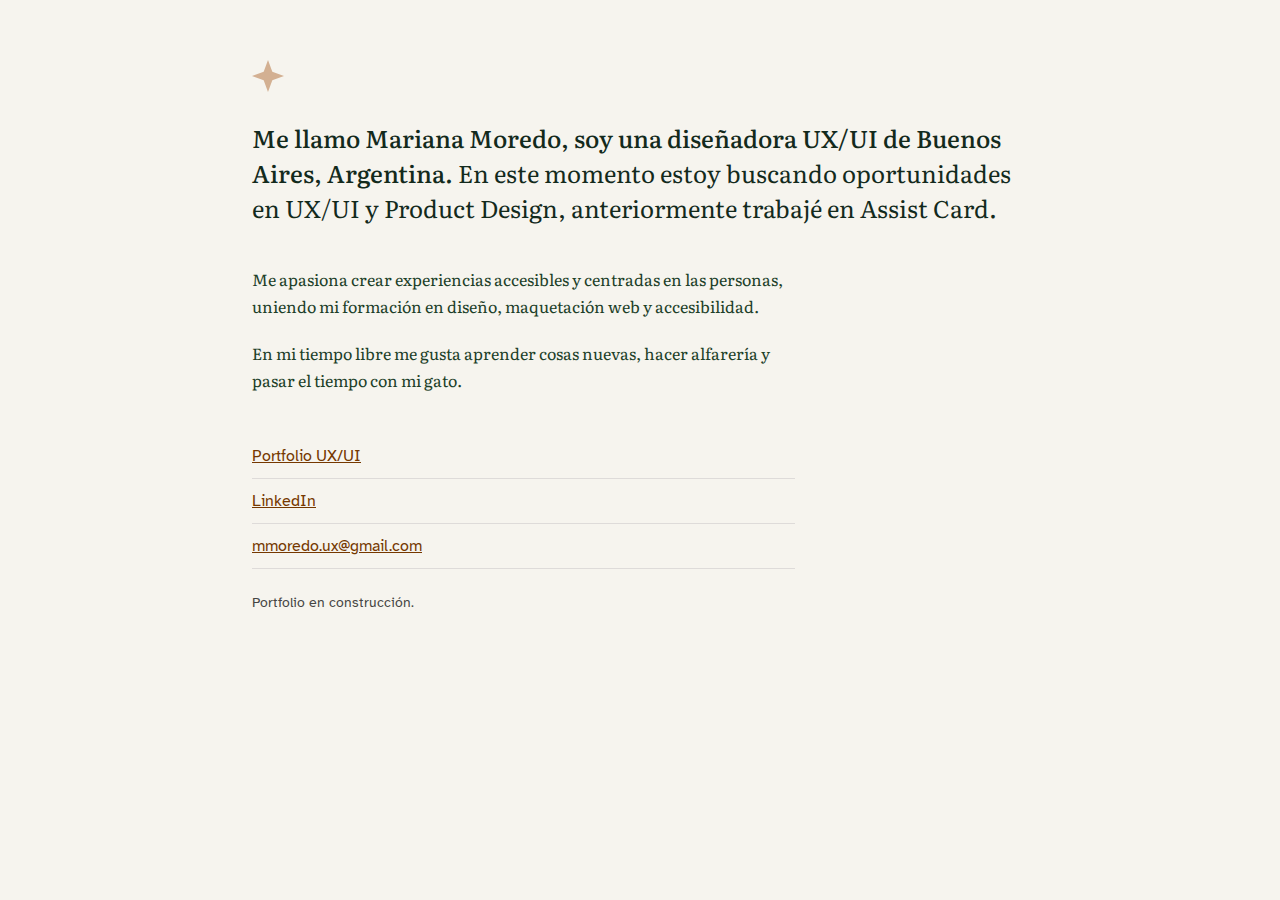
==== index.html @ a94a37b2 "Update index.html" ====
<!DOCTYPE html>
<html lang="es">
  <head>
    <meta charset="UTF-8">
    <meta http-equiv="X-UA-Compatible" content="IE=edge">
    <meta name="viewport" content="width=device-width, initial-scale=1.0">
    <meta name="robots" content="noindex">
    <link href="styles.css" rel="stylesheet">
    <link rel="preconnect" href="https://fonts.googleapis.com">
    <link rel="preconnect" href="https://fonts.gstatic.com" crossorigin>
    <link href="https://fonts.googleapis.com/css2?family=Atkinson+Hyperlegible&family=Literata:opsz,wght@7..72,400;7..72,500&display=swap" rel="stylesheet">
    <title>Mariana Moredo | Diseñadora UX/UI</title>
    <!-- Google tag (gtag.js) -->
    <script async src="https://www.googletagmanager.com/gtag/js?id=G-44WWZLZBHE"></script>
    <script>
      window.dataLayer = window.dataLayer || [];
      function gtag(){dataLayer.push(arguments);}
      gtag('js', new Date());
      gtag('config', 'G-44WWZLZBHE');
    </script>
  </head>
<body>
<img src="star.svg" alt="">

<h1>Me llamo Mariana Moredo, soy una diseñadora UX/UI de Buenos Aires, Argentina. <span>En este momento estoy buscando oportunidades en UX/UI y Product Design, anteriormente trabajé en Assist Card.</span></h1>

<section>
<p>Me apasiona crear experiencias accesibles y centradas en las personas, uniendo mi formación en diseño, maquetación web y accesibilidad.</p>
<p>En mi tiempo libre me gusta aprender cosas nuevas, hacer alfarería y pasar el tiempo con mi gato.</p>
</section>

<div id="links">
  <a href="https://www.figma.com/proto/hjuL8AA0uz3dUV657MgHO7/Portfolio---mmoredo.com?page-id=177%3A407&type=design&node-id=179-866&viewport=821%2C359%2C0.1&t=mH3PpP8kODa6apiw-1&scaling=scale-down-width&starting-point-node-id=179%3A866&show-proto-sidebar=1&mode=design">Portfolio UX/UI</a>
  <a href="https://www.linkedin.com/in/mmoredo/">LinkedIn</a>
  <a href="mailto:mmoredo.ux@gmail.com">mmoredo.ux@gmail.com</a>
  <p id="subtexto">Portfolio en construcción.</p>
</div>
  
</body>
</html>
---- styles.css ----
:root {
    --crema: #F6F4EE;
    --negro: #1A1A1A;
    --gris: #454543;
    --verde-oscuro: #132A1C;
    --verde: #1D3F29;
    --naranja-claro: #DEDBD9;
    --naranja: #D3B092;
    --marron: #753800;
}

* {
    margin: 0;
    padding: 0;
    box-sizing: border-box;
}

*::selection {
    background-color: #ECDDD0;
}

body {
    background-color: var(--crema);
    max-width: 800px;
    margin: 0 auto;
    padding: 60px 12px 0 12px;
}

h1 {
    font-family: 'Literata', serif;
    font-weight: 500;
    color: var(--verde-oscuro);
    font-size: 1.5rem;
    padding-top: 24px;
    line-height: 2.2rem;
}

h1 span {
    font-weight: 400;
}

p {
    max-width: 70%;
    font-family: 'Literata', serif;
    font-weight: 400;
    color: var(--verde);
    font-size: 1rem;
    line-height: 1.7rem;
    margin-bottom: 20px;
}

a {
    font-family: 'Atkinson Hyperlegible', sans-serif;
    color: var(--marron);
}

#links a {
    max-width: 70%;
    display: block;
    padding: 12px 0;
    border-bottom: 1px solid var(--naranja-claro);
}

#links p {
    margin-top: 20px;
}

#subtexto {
    font-family: 'Atkinson Hyperlegible', sans-serif;
    color: var(--gris);
    font-size: 0.9rem;
}

section {
 padding: 40px 0 20px 0;
}

/* Media query */

@media (max-width: 480px) {
      #links a, p {
        max-width: 100%;
      }
  }
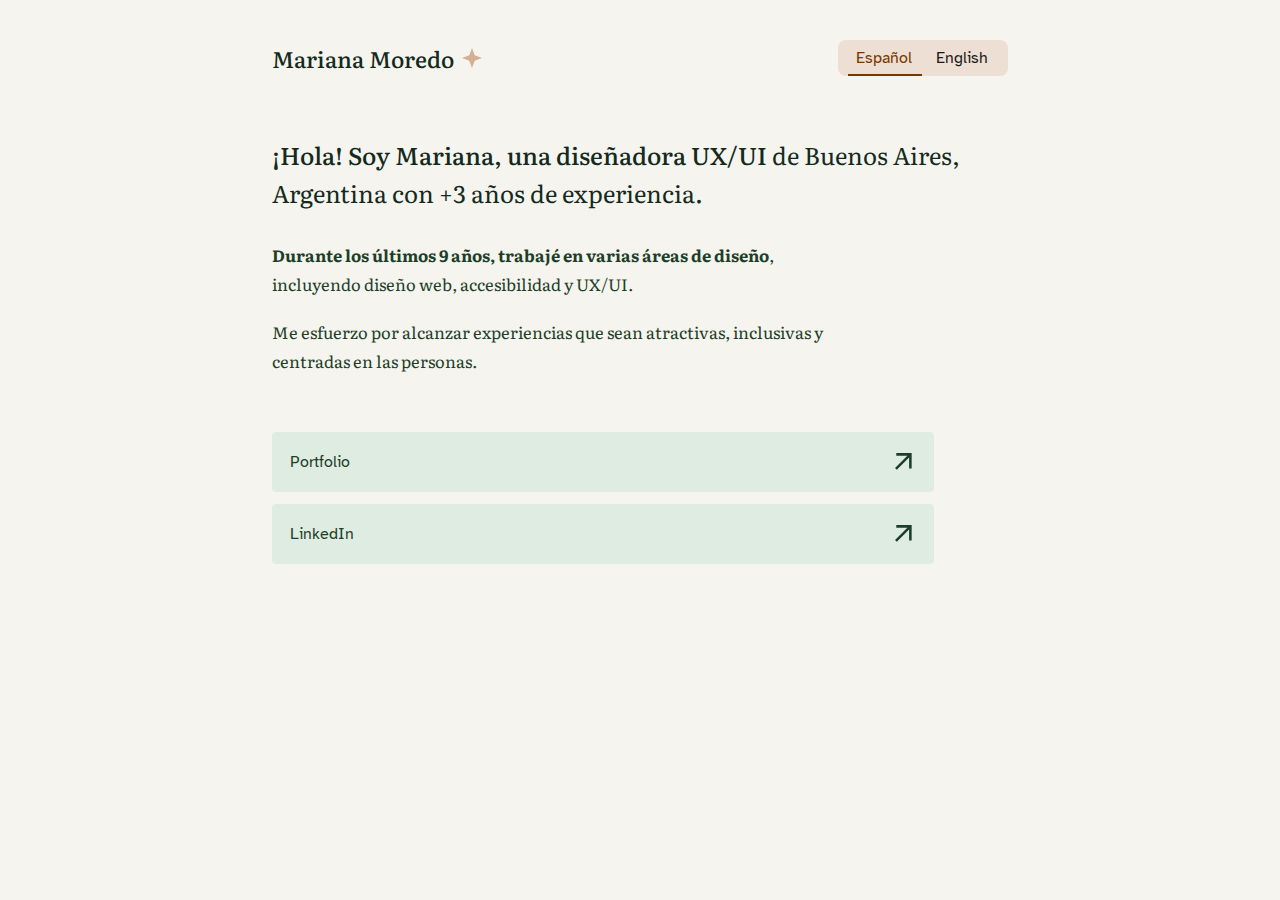
==== commit 969e27f7: "design changes" ====
--- a/index.html
+++ b/index.html
@@ -1,40 +1,69 @@
 <!DOCTYPE html>
 <html lang="es">
-  <head>
-    <meta charset="UTF-8">
-    <meta http-equiv="X-UA-Compatible" content="IE=edge">
-    <meta name="viewport" content="width=device-width, initial-scale=1.0">
-    <meta name="robots" content="noindex">
-    <link href="styles.css" rel="stylesheet">
-    <link rel="preconnect" href="https://fonts.googleapis.com">
-    <link rel="preconnect" href="https://fonts.gstatic.com" crossorigin>
-    <link href="https://fonts.googleapis.com/css2?family=Atkinson+Hyperlegible&family=Literata:opsz,wght@7..72,400;7..72,500&display=swap" rel="stylesheet">
-    <title>Mariana Moredo | Diseñadora UX/UI</title>
-    <!-- Google tag (gtag.js) -->
-    <script async src="https://www.googletagmanager.com/gtag/js?id=G-44WWZLZBHE"></script>
-    <script>
-      window.dataLayer = window.dataLayer || [];
-      function gtag(){dataLayer.push(arguments);}
-      gtag('js', new Date());
-      gtag('config', 'G-44WWZLZBHE');
-    </script>
-  </head>
+
+<head>
+  <meta charset="UTF-8">
+  <meta http-equiv="X-UA-Compatible" content="IE=edge">
+  <meta name="viewport" content="width=device-width, initial-scale=1.0">
+  <meta name="robots" content="noindex">
+  <link href="styles.css" rel="stylesheet">
+  <link rel="preconnect" href="https://fonts.googleapis.com">
+  <link rel="preconnect" href="https://fonts.gstatic.com" crossorigin>
+  <link
+    href="https://fonts.googleapis.com/css2?family=Atkinson+Hyperlegible&family=Literata:opsz,wght@7..72,400;7..72,500&display=swap"
+    rel="stylesheet">
+  <title>Mariana Moredo | Diseñadora UX/UI</title>
+  <!-- Google tag (gtag.js) -->
+  <script async src="https://www.googletagmanager.com/gtag/js?id=G-44WWZLZBHE"></script>
+  <script>
+    window.dataLayer = window.dataLayer || [];
+    function gtag() { dataLayer.push(arguments); }
+    gtag('js', new Date());
+    gtag('config', 'G-44WWZLZBHE');
+  </script>
+</head>
+
 <body>
-<img src="star.svg" alt="">
+  <a href="#main" class="skip-to-main-content">Saltar al contenido principal</a>
+  <header>
+    <span aria-hidden="true">Mariana Moredo <img src="star.svg" width="20" height="20" alt=""> </span>
+    <nav>
+      <ul>
+        <li><a href="index.html" aria-current="page">Español</a></li>
+        <li><a href="/en">English</a></li>
+      </ul>
+    </nav>
+  </header>
 
-<h1>Me llamo Mariana Moredo, soy una diseñadora UX/UI de Buenos Aires, Argentina. <span>En este momento estoy buscando oportunidades en UX/UI y Product Design, anteriormente trabajé en Assist Card.</span></h1>
+  <main>
+    <h1 id="main">¡Hola! Soy Mariana, una diseñadora UX/UI<span> de Buenos Aires, Argentina con +3 años de
+        experiencia.</span></h1>
 
-<section>
-<p>Me apasiona crear experiencias accesibles y centradas en las personas, uniendo mi formación en diseño, maquetación web y accesibilidad.</p>
-<p>En mi tiempo libre me gusta aprender cosas nuevas, hacer alfarería y pasar el tiempo con mi gato.</p>
-</section>
+    <div id="content">
+      <p><span>Durante los últimos 9 años, trabajé en varias áreas de diseño</span>, incluyendo diseño web,
+        accesibilidad y UX/UI.
+      </p>
+      <p>Me esfuerzo por alcanzar experiencias que sean atractivas, inclusivas y centradas en las personas.</p>
+    </div>
+  </main>
 
-<div id="links">
-  <a href="https://www.figma.com/proto/hjuL8AA0uz3dUV657MgHO7/Portfolio---mmoredo.com?page-id=177%3A407&type=design&node-id=179-866&viewport=821%2C359%2C0.1&t=mH3PpP8kODa6apiw-1&scaling=scale-down-width&starting-point-node-id=179%3A866&show-proto-sidebar=1&mode=design">Portfolio UX/UI</a>
-  <a href="https://www.linkedin.com/in/mmoredo/">LinkedIn</a>
-  <a href="mailto:mmoredo.ux@gmail.com">mmoredo.ux@gmail.com</a>
-  <p id="subtexto">Portfolio en construcción.</p>
-</div>
-  
+  <div id="links">
+    <a
+      href="https://www.figma.com/proto/hjuL8AA0uz3dUV657MgHO7/Portfolio---mmoredo.com?page-id=177%3A407&type=design&node-id=179-866&viewport=821%2C359%2C0.1&t=mH3PpP8kODa6apiw-1&scaling=scale-down-width&starting-point-node-id=179%3A866&show-proto-sidebar=1&mode=design">
+      <div>
+        Portfolio
+        <img src="arrow_outward.svg" width="32" height="32" alt="">
+      </div>
+    </a>
+
+    <a href="https://www.linkedin.com/in/mmoredo/">
+      <div>
+        LinkedIn
+        <img src="arrow_outward.svg" width="32" height="32" alt="">
+      </div>
+    </a>
+  </div>
+
 </body>
-</html>
+
+</html>--- a/styles.css
+++ b/styles.css
@@ -1,13 +1,12 @@
-
 :root {
     --crema: #F6F4EE;
     --negro: #1A1A1A;
-    --gris: #454543;
     --verde-oscuro: #132A1C;
     --verde: #1D3F29;
-    --naranja-claro: #DEDBD9;
-    --naranja: #D3B092;
+    --verde-claro: #DFECE2;
     --marron: #753800;
+    --rosa: #EDDFD3;
+    --naranja-claro:#F0E5DB;
 }
 
 * {
@@ -17,14 +16,74 @@
 }
 
 *::selection {
-    background-color: #ECDDD0;
+    background-color: var(--naranja-claro);
 }
 
 body {
     background-color: var(--crema);
-    max-width: 800px;
+    max-width: 768px;
     margin: 0 auto;
-    padding: 60px 12px 0 12px;
+    padding: 40px 16px 0 16px;
+}
+
+header {
+    display: flex;
+    justify-content: space-between;
+    align-items: center;
+    padding-bottom: 48px;
+}
+
+header span {
+    color: var(--verde-oscuro);
+    font-family: 'Literata', serif;
+    font-size: 1.4rem;
+    font-style: normal;
+    font-weight: 500;
+    display: flex;
+    align-items: center;
+}
+
+header span img {
+    margin-left: 8px;
+}
+
+ul {
+    display: flex;
+    align-items: stretch;
+    list-style-type: none;
+    border-radius: 0.5rem;
+    background-color: var(--rosa);
+    padding: 0 10px;
+}
+
+a[aria-current="page"] {
+    color: var(--marron);
+    border-bottom: 2px solid var(--marron);
+}
+
+li {
+    display: flex;
+}
+
+li a {
+    text-decoration: none;
+    color: var(--negro);
+    padding: 8px 0 6px 0;
+}
+
+li:first-child a {
+    padding-right: 10px;
+    padding-left: 8px;
+    margin-right: 4px;
+}
+
+li:last-child a {
+    padding-left: 10px;
+    padding-right: 10px;
+}
+
+li a:hover {
+    text-decoration: underline;
 }
 
 h1 {
@@ -32,8 +91,8 @@
     font-weight: 500;
     color: var(--verde-oscuro);
     font-size: 1.5rem;
-    padding-top: 24px;
-    line-height: 2.2rem;
+    line-height: 2.4rem;
+    padding-top: 12px;
 }
 
 h1 span {
@@ -41,45 +100,99 @@
 }
 
 p {
-    max-width: 70%;
+    max-width: 80%;
     font-family: 'Literata', serif;
     font-weight: 400;
     color: var(--verde);
-    font-size: 1rem;
-    line-height: 1.7rem;
+    font-size: 1.03rem;
+    line-height: 1.8rem;
     margin-bottom: 20px;
 }
 
 a {
     font-family: 'Atkinson Hyperlegible', sans-serif;
-    color: var(--marron);
+    color: var(--verde);
+}
+
+#links {
+    display: block;
+    padding-bottom: 24px;
+}
+
+#links div {
+    display: flex;
+    max-width: 90%;
+    margin-top: 12px;
+    padding: 12px 16px;
+    padding-right: 12px;
+    background-color: var(--verde-claro);
+    border-radius: 4px;
+    margin-right: 4px;
+    align-items: center;
+    justify-content: space-between;
+    border: 2px solid var(--verde-claro);
 }
 
 #links a {
-    max-width: 70%;
-    display: block;
-    padding: 12px 0;
-    border-bottom: 1px solid var(--naranja-claro);
+    text-decoration: none;
+    color: var(--verde);
+}
+
+#links div:hover {
+    border: 2px solid var(--verde);
 }
 
 #links p {
     margin-top: 20px;
 }
 
-#subtexto {
-    font-family: 'Atkinson Hyperlegible', sans-serif;
-    color: var(--gris);
-    font-size: 0.9rem;
+#content {
+    padding: 28px 0 24px 0;
 }
 
-section {
- padding: 40px 0 20px 0;
+#content a {
+    font-size: 1.2em;
+}
+
+#content span {
+    font-weight: 700;
+}
+
+.skip-to-main-content {
+    position: absolute;
+    left: -9999px;
+    z-index: 999;
+    padding: 1em;
+    background-color: var(--verde-claro);
+    color: var(--verde);
+    opacity: 0;
+}
+
+.skip-to-main-content:focus {
+    left: 50%;
+    transform: translateX(-50%);
+    opacity: 1;
 }
 
 /* Media query */
 
 @media (max-width: 480px) {
-      #links a, p {
+    p, #links div {
         max-width: 100%;
-      }
-  }+    }
+    header {
+        align-items: flex-start;
+        flex-direction: column;
+        padding-bottom: 32px;
+    }
+
+    nav {
+        margin-top: 16px;
+        width: 100%;
+    }
+
+    li a {
+        padding: 16px 0 14px 0;
+    }
+
+}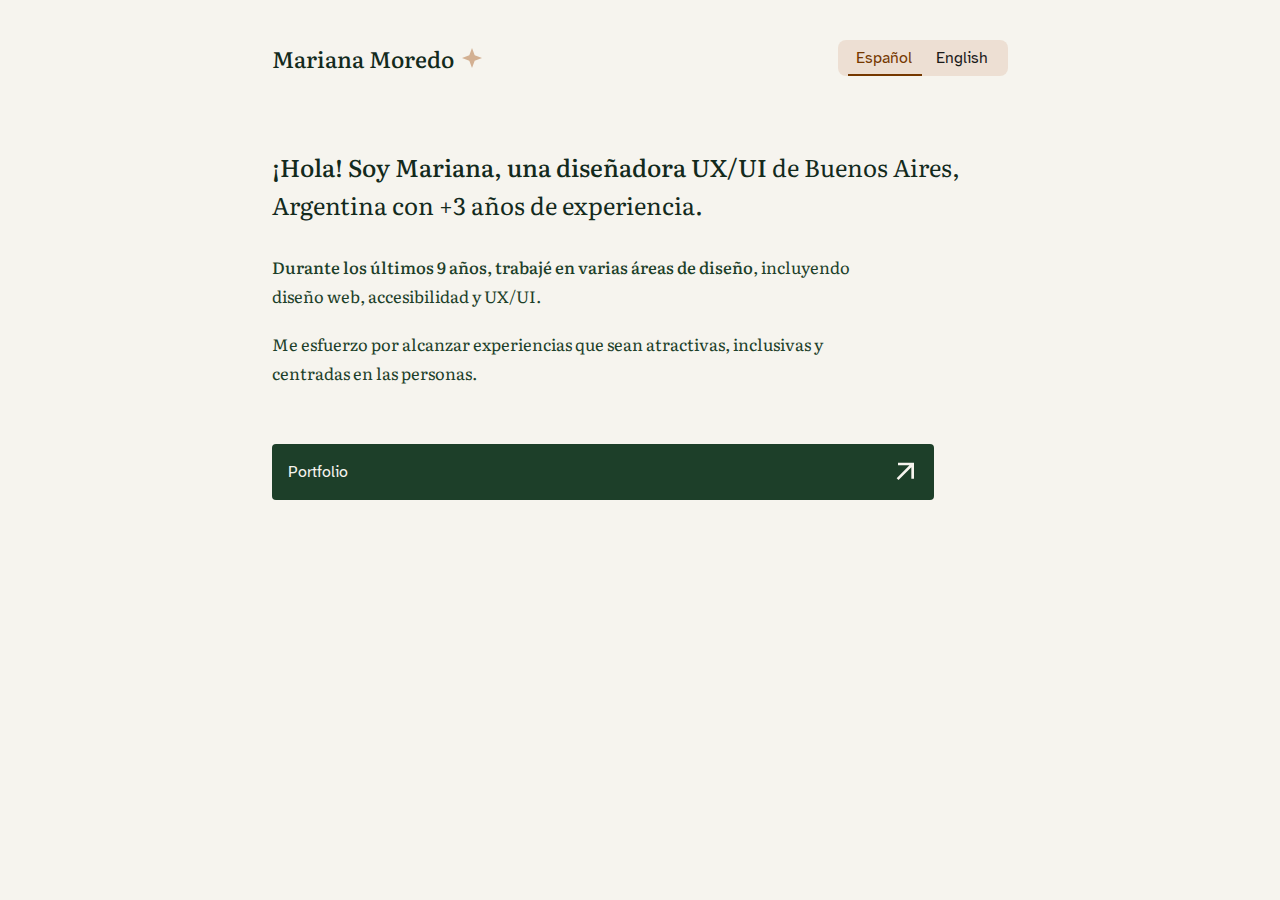
==== commit 6d7eaf9d: "cambios links" ====
--- a/index.html
+++ b/index.html
@@ -55,13 +55,6 @@
         <img src="arrow_outward.svg" width="32" height="32" alt="">
       </div>
     </a>
-
-    <a href="https://www.linkedin.com/in/mmoredo/">
-      <div>
-        LinkedIn
-        <img src="arrow_outward.svg" width="32" height="32" alt="">
-      </div>
-    </a>
   </div>
 
 </body>
--- a/styles.css
+++ b/styles.css
@@ -19,18 +19,22 @@
     background-color: var(--naranja-claro);
 }
 
+html {
+    font-size: 16px;
+}
+
 body {
     background-color: var(--crema);
     max-width: 768px;
     margin: 0 auto;
-    padding: 40px 16px 0 16px;
+    padding: 2.5rem 1rem 0 1rem;
 }
 
 header {
     display: flex;
     justify-content: space-between;
     align-items: center;
-    padding-bottom: 48px;
+    padding-bottom: 3.75rem;
 }
 
 header span {
@@ -44,7 +48,7 @@
 }
 
 header span img {
-    margin-left: 8px;
+    margin-left: 0.5rem;
 }
 
 ul {
@@ -53,12 +57,12 @@
     list-style-type: none;
     border-radius: 0.5rem;
     background-color: var(--rosa);
-    padding: 0 10px;
+    padding: 0 0.625rem;
 }
 
 a[aria-current="page"] {
     color: var(--marron);
-    border-bottom: 2px solid var(--marron);
+    border-bottom: 0.125rem solid var(--marron);
 }
 
 li {
@@ -68,18 +72,18 @@
 li a {
     text-decoration: none;
     color: var(--negro);
-    padding: 8px 0 6px 0;
+    padding: 0.5rem 0 0.375rem 0;
 }
 
 li:first-child a {
-    padding-right: 10px;
-    padding-left: 8px;
-    margin-right: 4px;
+    padding-right: 0.625rem;
+    padding-left: 0.5rem;
+    margin-right: 0.25rem;
 }
 
 li:last-child a {
-    padding-left: 10px;
-    padding-right: 10px;
+    padding-left: 0.625rem;
+    padding-right: 0.625rem;
 }
 
 li a:hover {
@@ -92,7 +96,7 @@
     color: var(--verde-oscuro);
     font-size: 1.5rem;
     line-height: 2.4rem;
-    padding-top: 12px;
+    padding-top: 0.75rem;
 }
 
 h1 span {
@@ -106,7 +110,7 @@
     color: var(--verde);
     font-size: 1.03rem;
     line-height: 1.8rem;
-    margin-bottom: 20px;
+    margin-bottom: 1.25rem;
 }
 
 a {
@@ -116,53 +120,53 @@
 
 #links {
     display: block;
-    padding-bottom: 24px;
+    padding-bottom: 1.5rem;
 }
 
 #links div {
     display: flex;
     max-width: 90%;
-    margin-top: 12px;
-    padding: 12px 16px;
-    padding-right: 12px;
-    background-color: var(--verde-claro);
-    border-radius: 4px;
-    margin-right: 4px;
+    margin-top: 0.75rem;
+    padding: 0.75rem 1rem;
+    padding-right: 0.75rem;
+    background-color: var(--verde);
+    border-radius: 0.25rem;
+    margin-right: 0.25rem;
     align-items: center;
     justify-content: space-between;
-    border: 2px solid var(--verde-claro);
 }
 
 #links a {
     text-decoration: none;
-    color: var(--verde);
+    color: var(--crema);
 }
 
 #links div:hover {
-    border: 2px solid var(--verde);
+    background-color: var(--verde-oscuro);
+
 }
 
 #links p {
-    margin-top: 20px;
+    margin-top: 1.25rem;
 }
 
 #content {
-    padding: 28px 0 24px 0;
+    padding: 1.75rem 0 1.5rem 0;
 }
 
 #content a {
-    font-size: 1.2em;
+    font-size: 1.2rem;
 }
 
 #content span {
-    font-weight: 700;
+    font-weight: 500;
 }
 
 .skip-to-main-content {
     position: absolute;
     left: -9999px;
     z-index: 999;
-    padding: 1em;
+    padding: 1rem;
     background-color: var(--verde-claro);
     color: var(--verde);
     opacity: 0;
@@ -187,12 +191,12 @@
     }
 
     nav {
-        margin-top: 16px;
+        margin-top: 1rem;
         width: 100%;
     }
 
     li a {
-        padding: 16px 0 14px 0;
+        padding: 1rem 0 0.875rem 0;
     }
 
 }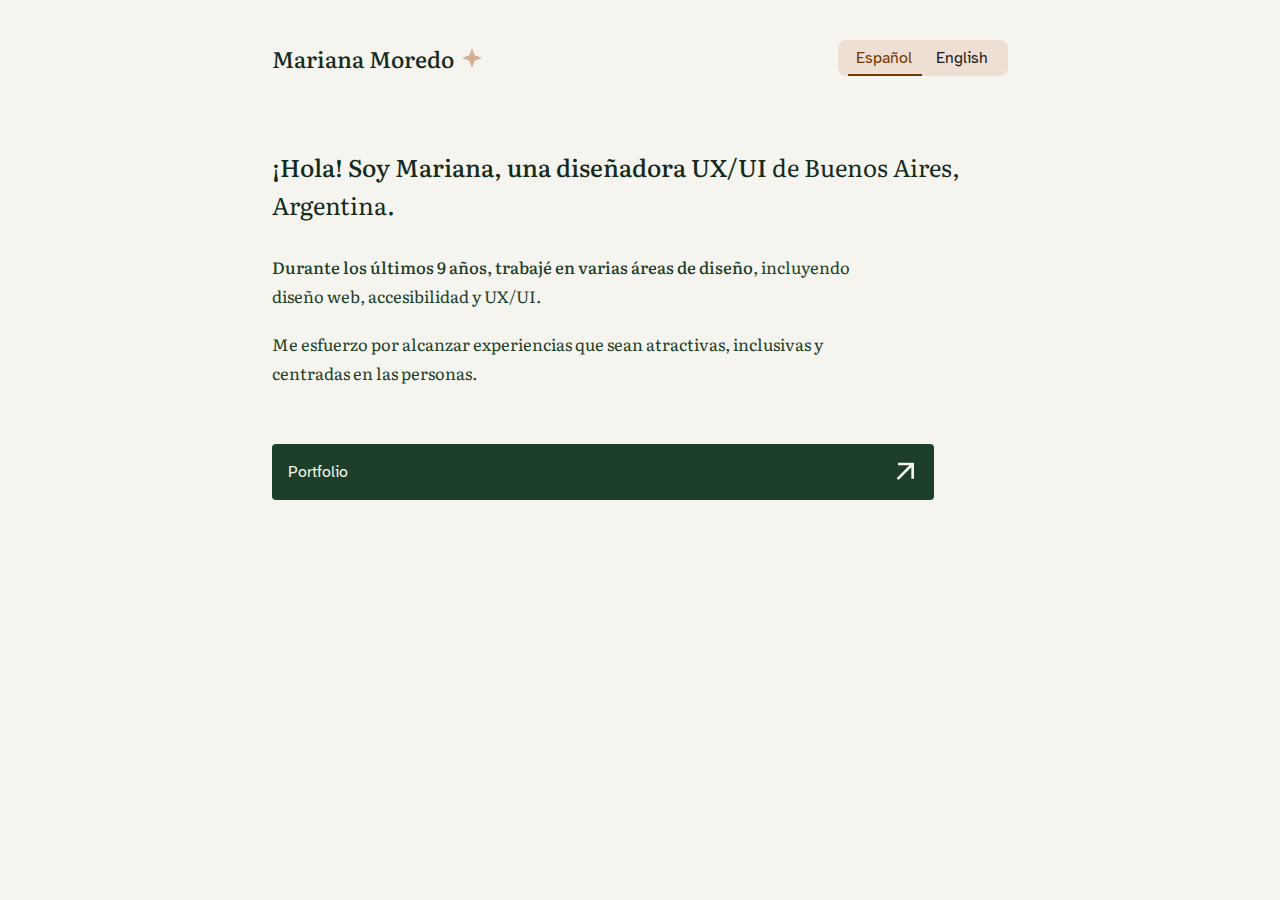
==== commit 6e5d4cee: "old website typography changes" ====
--- a/index.html
+++ b/index.html
@@ -10,8 +10,8 @@
   <link rel="preconnect" href="https://fonts.googleapis.com">
   <link rel="preconnect" href="https://fonts.gstatic.com" crossorigin>
   <link
-    href="https://fonts.googleapis.com/css2?family=Atkinson+Hyperlegible&family=Literata:opsz,wght@7..72,400;7..72,500&display=swap"
-    rel="stylesheet">
+        href="https://fonts.googleapis.com/css2?family=Atkinson+Hyperlegible:wght@400;700&family=Literata:wght@400;500;600&display=swap"
+        rel="stylesheet">
   <title>Mariana Moredo | Diseñadora UX/UI</title>
   <!-- Google tag (gtag.js) -->
   <script async src="https://www.googletagmanager.com/gtag/js?id=G-44WWZLZBHE"></script>
@@ -36,8 +36,7 @@
   </header>
 
   <main>
-    <h1 id="main">¡Hola! Soy Mariana, una diseñadora UX/UI<span> de Buenos Aires, Argentina con +3 años de
-        experiencia.</span></h1>
+    <h1 id="main">¡Hola! Soy Mariana, una diseñadora UX/UI<span> de Buenos Aires, Argentina.</span></h1>
 
     <div id="content">
       <p><span>Durante los últimos 9 años, trabajé en varias áreas de diseño</span>, incluyendo diseño web,
@@ -49,7 +48,7 @@
 
   <div id="links">
     <a
-      href="https://www.figma.com/proto/hjuL8AA0uz3dUV657MgHO7/Portfolio---mmoredo.com?page-id=177%3A407&type=design&node-id=179-866&viewport=821%2C359%2C0.1&t=mH3PpP8kODa6apiw-1&scaling=scale-down-width&starting-point-node-id=179%3A866&show-proto-sidebar=1&mode=design">
+      href="https://www.figma.com/proto/hjuL8AA0uz3dUV657MgHO7/Portfolio---mmoredo.com?page-id=177%3A407&type=design&node-id=179-866&viewport=338%2C126%2C0.11&t=lPEk7VPmcB95XcTa-1&scaling=min-zoom&starting-point-node-id=179%3A866&mode=design">
       <div>
         Portfolio
         <img src="arrow_outward.svg" width="32" height="32" alt="">
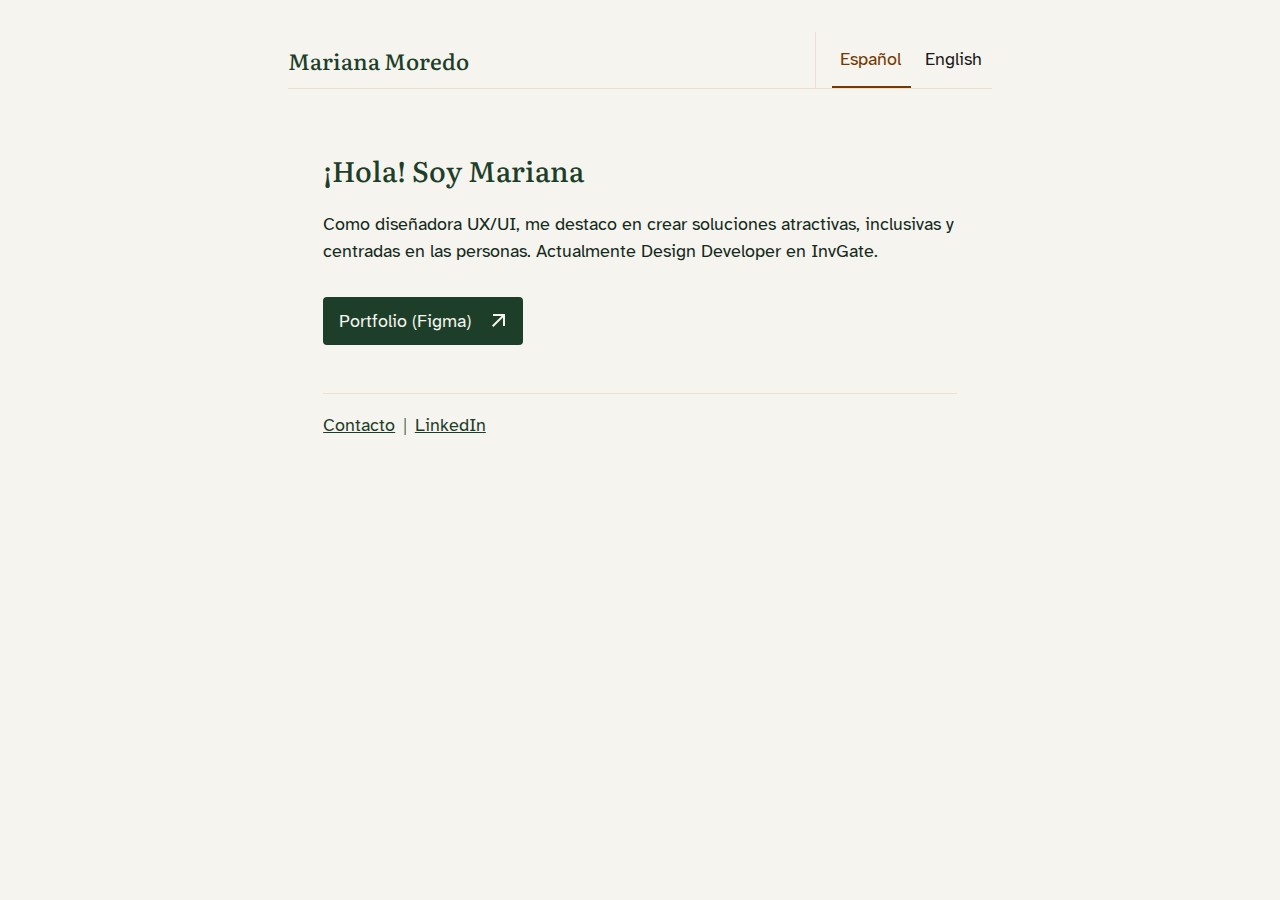
==== commit 84036dd4: "Style changes" ====
--- a/index.html
+++ b/index.html
@@ -10,8 +10,8 @@
   <link rel="preconnect" href="https://fonts.googleapis.com">
   <link rel="preconnect" href="https://fonts.gstatic.com" crossorigin>
   <link
-        href="https://fonts.googleapis.com/css2?family=Atkinson+Hyperlegible:wght@400;700&family=Literata:wght@400;500;600&display=swap"
-        rel="stylesheet">
+    href="https://fonts.googleapis.com/css2?family=Atkinson+Hyperlegible:wght@400;700&family=Literata:wght@400;500;600&display=swap"
+    rel="stylesheet">
   <title>Mariana Moredo | Diseñadora UX/UI</title>
   <!-- Google tag (gtag.js) -->
   <script async src="https://www.googletagmanager.com/gtag/js?id=G-44WWZLZBHE"></script>
@@ -24,9 +24,8 @@
 </head>
 
 <body>
-  <a href="#main" class="skip-to-main-content">Saltar al contenido principal</a>
   <header>
-    <span aria-hidden="true">Mariana Moredo <img src="star.svg" width="20" height="20" alt=""> </span>
+    <span aria-hidden="true">Mariana Moredo</span>
     <nav>
       <ul>
         <li><a href="index.html" aria-current="page">Español</a></li>
@@ -34,26 +33,32 @@
       </ul>
     </nav>
   </header>
+  <div class="container">
+    <main>
+      <h1>¡Hola! Soy Mariana</h1>
+      <div id="content">
+        <p>Como diseñadora UX/UI, me destaco en crear soluciones atractivas, inclusivas y centradas en las personas.
+          Actualmente Design Developer en InvGate.</p>
+      </div>
 
-  <main>
-    <h1 id="main">¡Hola! Soy Mariana, una diseñadora UX/UI<span> de Buenos Aires, Argentina.</span></h1>
-
-    <div id="content">
-      <p><span>Durante los últimos 9 años, trabajé en varias áreas de diseño</span>, incluyendo diseño web,
-        accesibilidad y UX/UI.
-      </p>
-      <p>Me esfuerzo por alcanzar experiencias que sean atractivas, inclusivas y centradas en las personas.</p>
-    </div>
-  </main>
-
-  <div id="links">
-    <a
-      href="https://www.figma.com/proto/hjuL8AA0uz3dUV657MgHO7/Portfolio---mmoredo.com?page-id=177%3A407&type=design&node-id=179-866&viewport=338%2C126%2C0.11&t=lPEk7VPmcB95XcTa-1&scaling=min-zoom&starting-point-node-id=179%3A866&mode=design">
-      <div>
-        Portfolio
-        <img src="arrow_outward.svg" width="32" height="32" alt="">
+      <div class="link">
+        <a
+          href="https://www.figma.com/proto/hjuL8AA0uz3dUV657MgHO7/Portfolio---mmoredo.com?page-id=177%3A407&type=design&node-id=179-866&viewport=522%2C45%2C0.06&t=CFlGQtIBqsflHTLG-1&scaling=scale-down-width&starting-point-node-id=179%3A866&mode=design">
+          Portfolio (Figma)
+          <img src="arrow_outward.svg" width="32" height="32" alt="">
+        </a>
       </div>
-    </a>
+    </main>
+    
+    <section>
+      <div class="contact">
+        <h2 class="visually-hidden">Contacto</h2>
+        <a href="mailto:mmoredo.ux@gmail.com">
+          Contacto</a> | <a href="https://www.linkedin.com/in/mmoredo/">
+          LinkedIn
+        </a>
+      </div>
+    </section>
   </div>
 
 </body>
--- a/styles.css
+++ b/styles.css
@@ -27,20 +27,21 @@
     background-color: var(--crema);
     max-width: 768px;
     margin: 0 auto;
-    padding: 2.5rem 1rem 0 1rem;
+    padding: 2rem 2rem 0 2rem;
 }
 
 header {
     display: flex;
     justify-content: space-between;
     align-items: center;
-    padding-bottom: 3.75rem;
+    margin-bottom: 3rem;
+    border-bottom: 1px solid var(--rosa);
 }
 
 header span {
-    color: var(--verde-oscuro);
     font-family: 'Literata', serif;
-    font-size: 1.4rem;
+    color: var(--verde);
+    font-size: 1.375rem;
     font-style: normal;
     font-weight: 500;
     display: flex;
@@ -55,9 +56,8 @@
     display: flex;
     align-items: stretch;
     list-style-type: none;
-    border-radius: 0.5rem;
-    background-color: var(--rosa);
-    padding: 0 0.625rem;
+    border-left: 1px solid var(--rosa);
+    padding-left: 1rem;
 }
 
 a[aria-current="page"] {
@@ -70,9 +70,10 @@
 }
 
 li a {
+    font-size: 1.125rem;
     text-decoration: none;
     color: var(--negro);
-    padding: 0.5rem 0 0.375rem 0;
+    padding: 1rem .5rem;
 }
 
 li:first-child a {
@@ -87,30 +88,29 @@
 }
 
 li a:hover {
+    color: var(--verde);
     text-decoration: underline;
 }
 
 h1 {
     font-family: 'Literata', serif;
     font-weight: 500;
-    color: var(--verde-oscuro);
-    font-size: 1.5rem;
-    line-height: 2.4rem;
+    color: var(--verde);
+    font-size: 1.75rem;
     padding-top: 0.75rem;
 }
 
-h1 span {
-    font-weight: 400;
+main {
+    border-bottom: 1px solid var(--rosa);
+    padding-bottom: 3rem;
 }
 
 p {
-    max-width: 80%;
-    font-family: 'Literata', serif;
+    font-family: 'Atkinson Hyperlegible', sans-serif;
     font-weight: 400;
-    color: var(--verde);
-    font-size: 1.03rem;
-    line-height: 1.8rem;
-    margin-bottom: 1.25rem;
+    color: var(--verde-oscuro);
+    font-size: 1.125rem;
+    line-height: 1.5;
 }
 
 a {
@@ -118,40 +118,30 @@
     color: var(--verde);
 }
 
-#links {
-    display: block;
-    padding-bottom: 1.5rem;
+.link a {
+    display: inline-flex;
+    align-items: center;
+    justify-content: space-between;
+    text-decoration: none;
+    color: var(--crema);
+    padding: .5rem 1rem;
+    padding-right: .75rem;
+    border-radius: 4px;
+    background-color: var(--verde);
+    font-size: 1.125rem;
 }
 
-#links div {
-    display: flex;
-    max-width: 90%;
-    margin-top: 0.75rem;
-    padding: 0.75rem 1rem;
-    padding-right: 0.75rem;
-    background-color: var(--verde);
-    border-radius: 0.25rem;
-    margin-right: 0.25rem;
-    align-items: center;
-    justify-content: space-between;
+.link a img {
+    margin-left: 1rem;
+    width: 24px;
 }
 
-#links a {
-    text-decoration: none;
-    color: var(--crema);
-}
-
-#links div:hover {
+.link a div:hover {
     background-color: var(--verde-oscuro);
-
-}
-
-#links p {
-    margin-top: 1.25rem;
 }
 
 #content {
-    padding: 1.75rem 0 1.5rem 0;
+    margin: 1.25rem 0 2rem 0;
 }
 
 #content a {
@@ -162,41 +152,37 @@
     font-weight: 500;
 }
 
-.skip-to-main-content {
-    position: absolute;
-    left: -9999px;
-    z-index: 999;
-    padding: 1rem;
-    background-color: var(--verde-claro);
-    color: var(--verde);
-    opacity: 0;
+.container {
+    max-width: 90%;
+    margin: 0 auto;
 }
 
-.skip-to-main-content:focus {
-    left: 50%;
-    transform: translateX(-50%);
-    opacity: 1;
+.contact {
+    padding-top: 1.25rem;
+    display: inline-flex;
+    font-size: 1.125rem;
+    gap: 0.5rem;
+    align-items: center;
+    color: var(--verde)
 }
+
+.visually-hidden {
+    position: absolute;
+    left: -200vw;
+    top: -200vh;
+  }
 
 /* Media query */
 
-@media (max-width: 480px) {
-    p, #links div {
-        max-width: 100%;
-    }
-    header {
-        align-items: flex-start;
-        flex-direction: column;
-        padding-bottom: 32px;
+@media (max-width: 425px) {
+
+    header span{
+        display: none;
     }
 
-    nav {
-        margin-top: 1rem;
-        width: 100%;
-    }
-
-    li a {
-        padding: 1rem 0 0.875rem 0;
+    ul {
+        border-left: none;
+        padding-left: 0;
     }
 
 }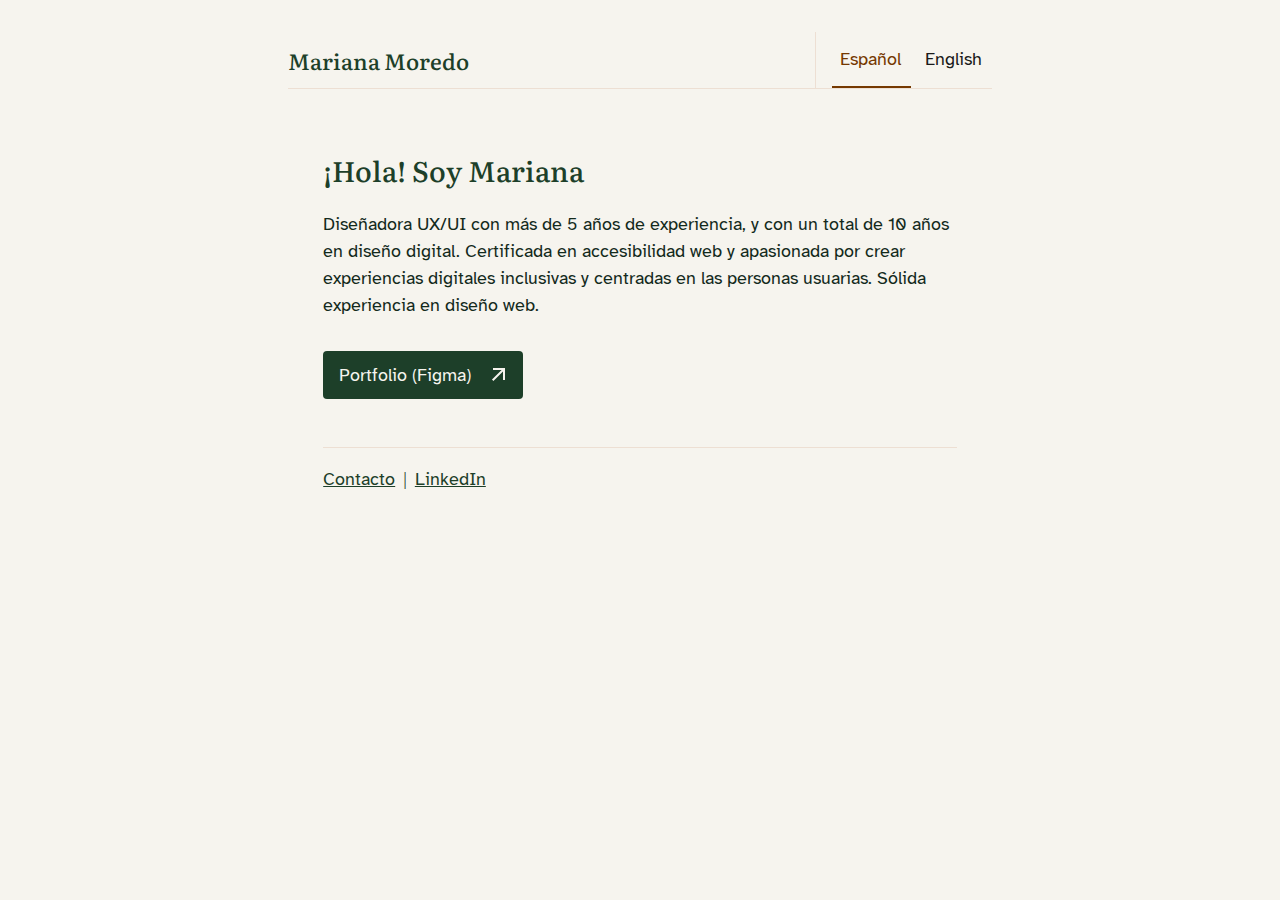
==== commit b4ac2a58: "content changes" ====
--- a/index.html
+++ b/index.html
@@ -37,8 +37,7 @@
     <main>
       <h1>¡Hola! Soy Mariana</h1>
       <div id="content">
-        <p>Como diseñadora UX/UI, me destaco en crear soluciones atractivas, inclusivas y centradas en las personas.
-          Actualmente Design Developer en InvGate.</p>
+        <p>Diseñadora UX/UI con más de 5 años de experiencia, y con un total de 10 años en diseño digital. Certificada en accesibilidad web y apasionada por crear experiencias digitales inclusivas y centradas en las personas usuarias. Sólida experiencia en diseño web.</p>
       </div>
 
       <div class="link">
